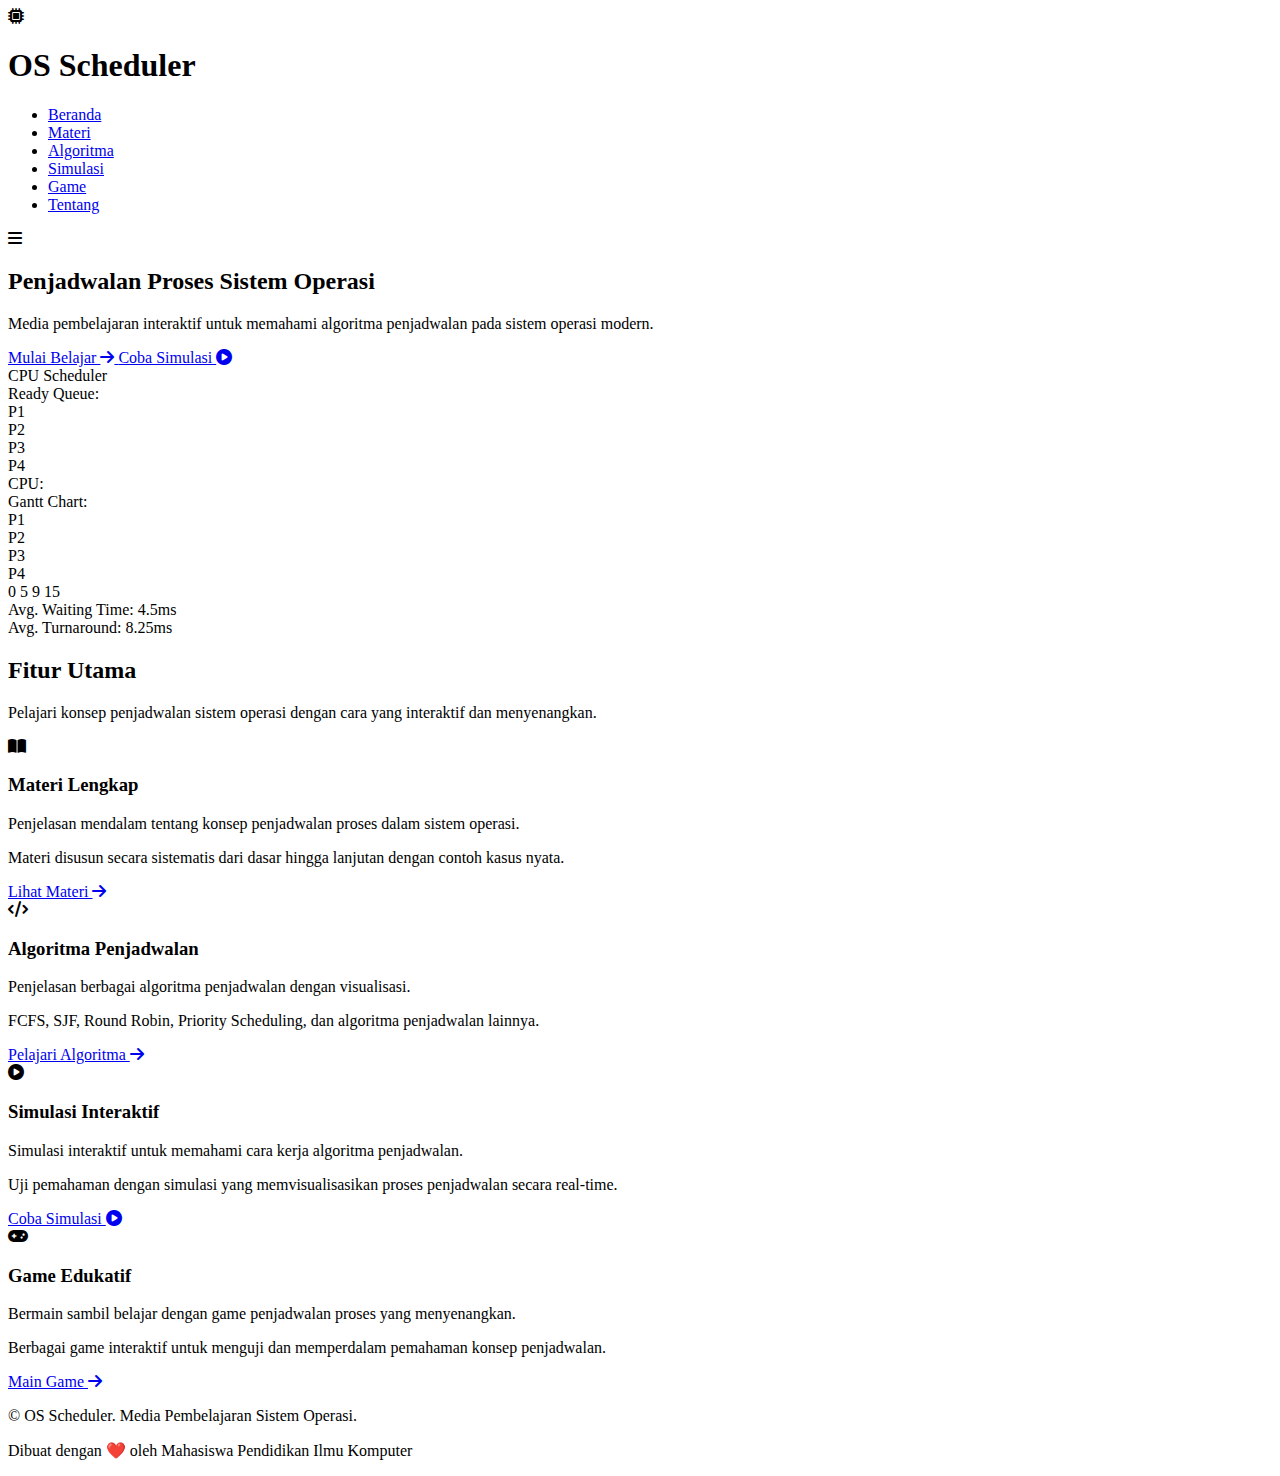
==== index.html @ 1bfd661d "Add files via upload" ====
<!DOCTYPE html>
<html lang="id">
<head>
  <meta charset="UTF-8">
  <meta name="viewport" content="width=device-width, initial-scale=1.0">
  <title>OS Scheduler - Media Pembelajaran Penjadwalan Proses</title>
  <link rel="stylesheet" href="css/style.css">
  <link rel="stylesheet" href="https://cdnjs.cloudflare.com/ajax/libs/font-awesome/6.4.0/css/all.min.css">
  <meta name="description" content="Media pembelajaran interaktif untuk memahami algoritma penjadwalan pada sistem operasi modern">
</head>
<body>
<header>
    <div class="container">
        <div class="logo">
            <i class="fas fa-microchip"></i>
            <h1>OS Scheduler</h1>
        </div>
        <nav>
            <ul>
                <li><a href="index.html" class="active">Beranda</a></li>
                <li><a href="materi.html">Materi</a></li>
                <li><a href="algoritma.html">Algoritma</a></li>
                <li><a href="simulasi.html">Simulasi</a></li>
                <li><a href="game.html">Game</a></li>
                <li><a href="tentang.html">Tentang</a></li>
            </ul>
        </nav>
        <div class="menu-toggle">
            <i class="fas fa-bars"></i>
        </div>
    </div>
</header>

<main>
    <section class="hero">
        <div class="container">
            <div class="hero-content">
                <h2>Penjadwalan Proses Sistem Operasi</h2>
                <p>Media pembelajaran interaktif untuk memahami algoritma penjadwalan pada sistem operasi modern.</p>
                <div class="hero-buttons">
                    <a href="materi.html" class="btn btn-primary">
                        Mulai Belajar <i class="fas fa-arrow-right"></i>
                    </a>
                    <a href="simulasi.html" class="btn btn-outline">
                        Coba Simulasi <i class="fas fa-play-circle"></i>
                    </a>
                </div>
            </div>
            <div class="hero-image">
                <div class="scheduler-illustration">
                    <div class="scheduler-container">
                        <div class="scheduler-header">CPU Scheduler</div>
                        <div class="scheduler-content">
                            <!-- Process Queue -->
                            <div class="process-queue">
                                <div class="queue-label">Ready Queue:</div>
                                <div class="queue-processes">
                                    <div class="process p1">P1</div>
                                    <div class="process p2">P2</div>
                                    <div class="process p3">P3</div>
                                    <div class="process p4">P4</div>
                                </div>
                            </div>
                            
                            <!-- CPU Execution -->
                            <div class="cpu-execution">
                                <div class="execution-label">CPU:</div>
                                <div class="execution-content">
                                    <div class="current-process">
                                        <span class="process-indicator"></span>
                                    </div>
                                    <div class="progress-bar">
                                        <div class="progress-fill"></div>
                                    </div>
                                </div>
                            </div>
                            
                            <!-- Gantt Chart -->
                            <div class="gantt-chart">
                                <div class="gantt-label">Gantt Chart:</div>
                                <div class="gantt-bars">
                                    <div class="gantt-bar p1">P1</div>
                                    <div class="gantt-bar p2">P2</div>
                                    <div class="gantt-bar p3">P3</div>
                                    <div class="gantt-bar p4">P4</div>
                                </div>
                                <div class="gantt-timeline">
                                    <span>0</span>
                                    <span>5</span>
                                    <span>9</span>
                                    <span>15</span>
                                </div>
                            </div>
                            
                            <!-- Metrics -->
                            <div class="scheduler-metrics">
                                <div class="metric">Avg. Waiting Time: <span>4.5ms</span></div>
                                <div class="metric">Avg. Turnaround: <span>8.25ms</span></div>
                            </div>
                        </div>
                    </div>
                </div>
            </div>
        </div>
    </section>

    <section class="features">
        <div class="container">
            <div class="section-header">
                <h2>Fitur Utama</h2>
                <p>Pelajari konsep penjadwalan sistem operasi dengan cara yang interaktif dan menyenangkan.</p>
            </div>
            <div class="feature-cards">
                <div class="feature-card">
                    <div class="feature-card-icon">
                        <i class="fas fa-book-open"></i>
                    </div>
                    <h3 class="feature-card-title">Materi Lengkap</h3>
                    <p class="feature-card-text">Penjelasan mendalam tentang konsep penjadwalan proses dalam sistem operasi.</p>
                    <p class="feature-card-description">Materi disusun secara sistematis dari dasar hingga lanjutan dengan contoh kasus nyata.</p>
                    <a href="materi.html" class="feature-card-link">
                        Lihat Materi <i class="fas fa-arrow-right"></i>
                    </a>
                </div>
                <div class="feature-card">
                    <div class="feature-card-icon">
                        <i class="fas fa-code"></i>
                    </div>
                    <h3 class="feature-card-title">Algoritma Penjadwalan</h3>
                    <p class="feature-card-text">Penjelasan berbagai algoritma penjadwalan dengan visualisasi.</p>
                    <p class="feature-card-description">FCFS, SJF, Round Robin, Priority Scheduling, dan algoritma penjadwalan lainnya.</p>
                    <a href="algoritma.html" class="feature-card-link">
                        Pelajari Algoritma <i class="fas fa-arrow-right"></i>
                    </a>
                </div>
                <div class="feature-card">
                    <div class="feature-card-icon">
                        <i class="fas fa-play-circle"></i>
                    </div>
                    <h3 class="feature-card-title">Simulasi Interaktif</h3>
                    <p class="feature-card-text">Simulasi interaktif untuk memahami cara kerja algoritma penjadwalan.</p>
                    <p class="feature-card-description">Uji pemahaman dengan simulasi yang memvisualisasikan proses penjadwalan secara real-time.</p>
                    <a href="simulasi.html" class="feature-card-link">
                        Coba Simulasi <i class="fas fa-play-circle"></i>
                    </a>
                </div>
                <div class="feature-card">
                    <div class="feature-card-icon">
                        <i class="fas fa-gamepad"></i>
                    </div>
                    <h3 class="feature-card-title">Game Edukatif</h3>
                    <p class="feature-card-text">Bermain sambil belajar dengan game penjadwalan proses yang menyenangkan.</p>
                    <p class="feature-card-description">Berbagai game interaktif untuk menguji dan memperdalam pemahaman konsep penjadwalan.</p>
                    <a href="game.html" class="feature-card-link">
                        Main Game <i class="fas fa-arrow-right"></i>
                    </a>
                </div>
            </div>
        </div>
    </section>
</main>

<footer>
    <div class="container">
        <p>&copy; <span id="current-year"></span> OS Scheduler. Media Pembelajaran Sistem Operasi.</p>
        <p>Dibuat dengan ❤️ oleh Mahasiswa Pendidikan Ilmu Komputer</p>
    </div>
</footer>

<script src="js/main.js"></script>
</body>
</html>
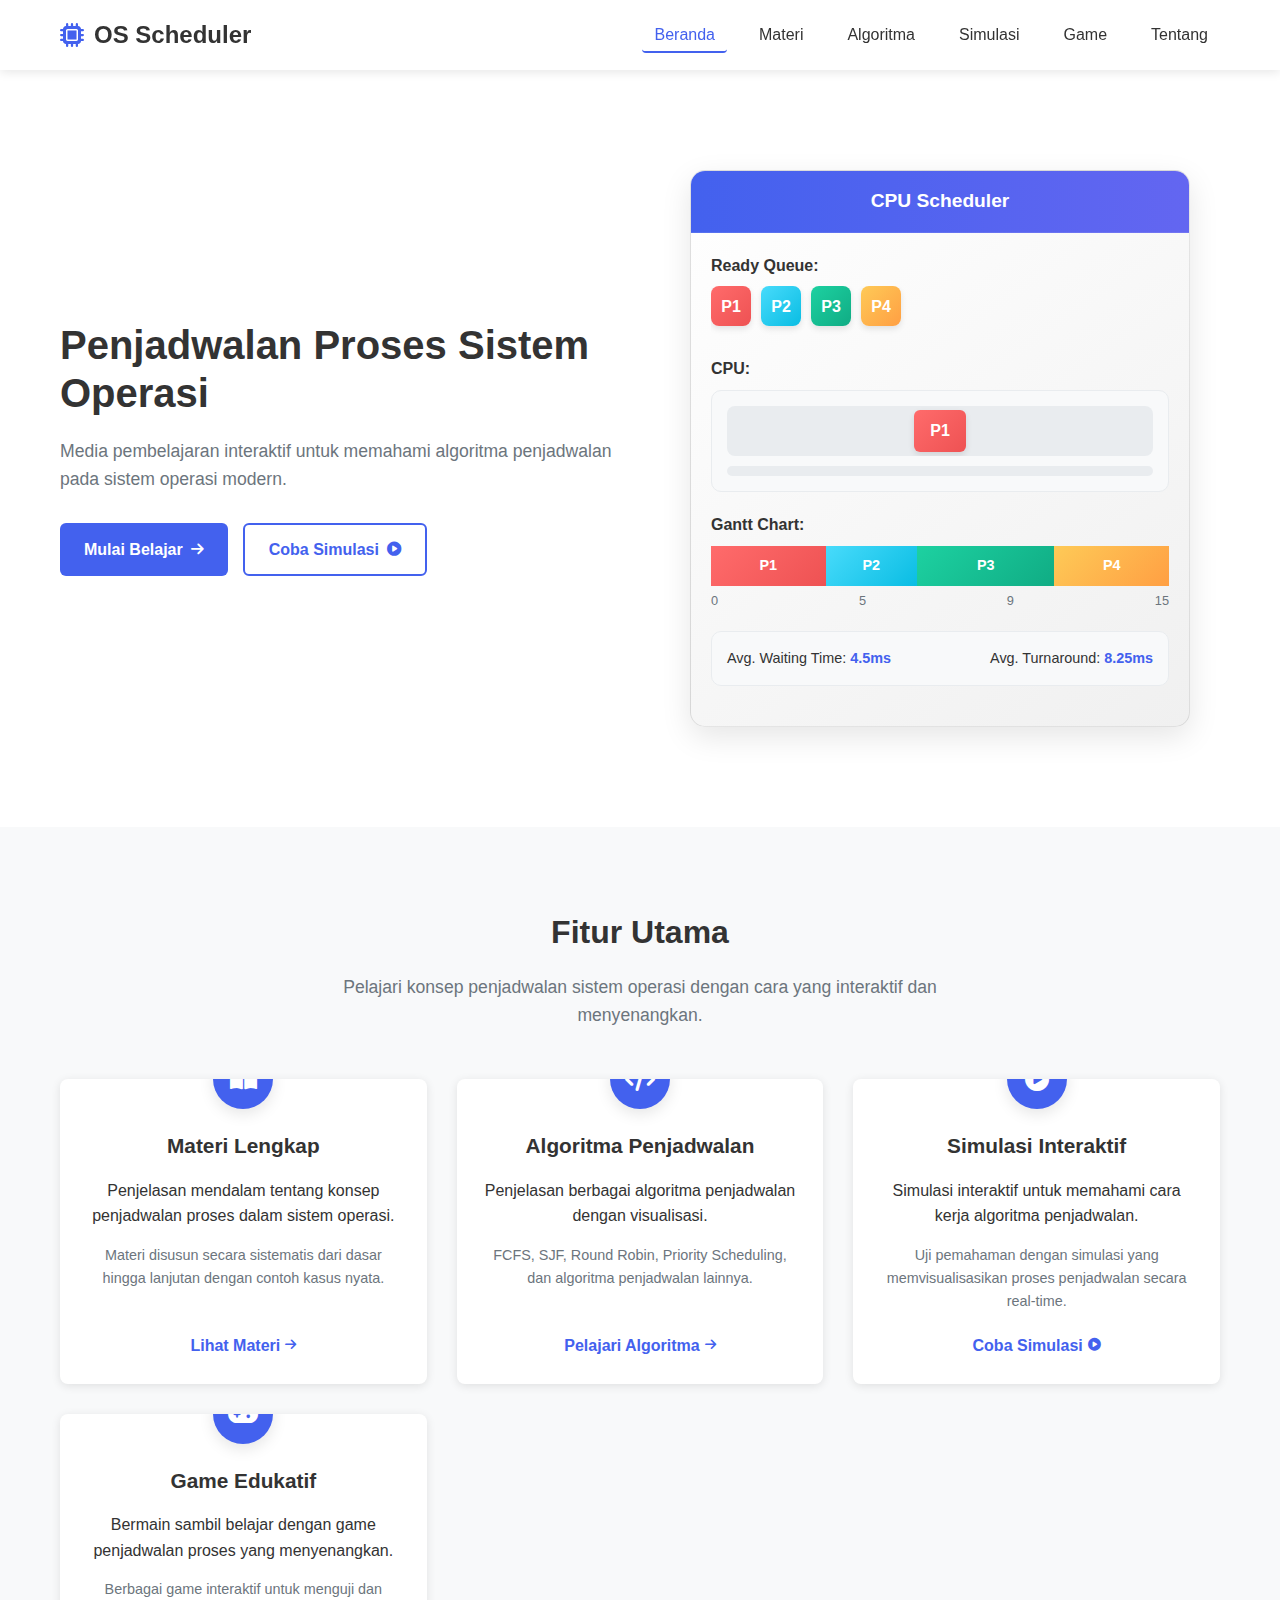
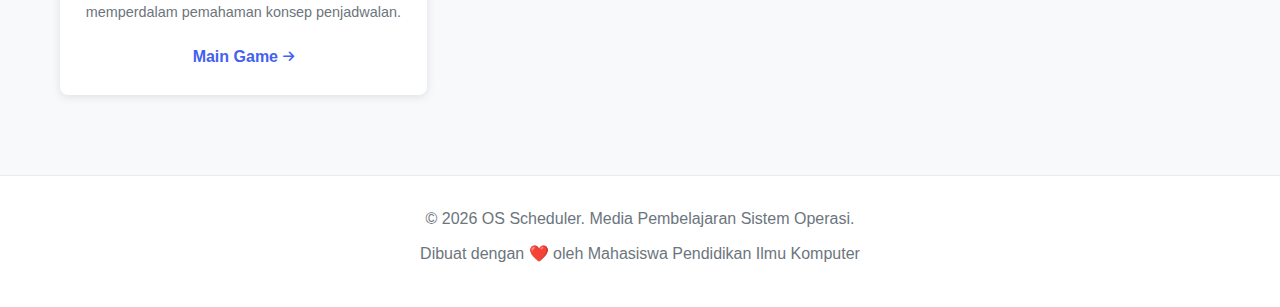
==== commit 707491b1: "Upload semua folder dan file" ====
--- a/index.html
+++ b/index.html
@@ -1,173 +1,173 @@
-<!DOCTYPE html>
-<html lang="id">
-<head>
-  <meta charset="UTF-8">
-  <meta name="viewport" content="width=device-width, initial-scale=1.0">
-  <title>OS Scheduler - Media Pembelajaran Penjadwalan Proses</title>
-  <link rel="stylesheet" href="css/style.css">
-  <link rel="stylesheet" href="https://cdnjs.cloudflare.com/ajax/libs/font-awesome/6.4.0/css/all.min.css">
-  <meta name="description" content="Media pembelajaran interaktif untuk memahami algoritma penjadwalan pada sistem operasi modern">
-</head>
-<body>
-<header>
-    <div class="container">
-        <div class="logo">
-            <i class="fas fa-microchip"></i>
-            <h1>OS Scheduler</h1>
-        </div>
-        <nav>
-            <ul>
-                <li><a href="index.html" class="active">Beranda</a></li>
-                <li><a href="materi.html">Materi</a></li>
-                <li><a href="algoritma.html">Algoritma</a></li>
-                <li><a href="simulasi.html">Simulasi</a></li>
-                <li><a href="game.html">Game</a></li>
-                <li><a href="tentang.html">Tentang</a></li>
-            </ul>
-        </nav>
-        <div class="menu-toggle">
-            <i class="fas fa-bars"></i>
-        </div>
-    </div>
-</header>
-
-<main>
-    <section class="hero">
-        <div class="container">
-            <div class="hero-content">
-                <h2>Penjadwalan Proses Sistem Operasi</h2>
-                <p>Media pembelajaran interaktif untuk memahami algoritma penjadwalan pada sistem operasi modern.</p>
-                <div class="hero-buttons">
-                    <a href="materi.html" class="btn btn-primary">
-                        Mulai Belajar <i class="fas fa-arrow-right"></i>
-                    </a>
-                    <a href="simulasi.html" class="btn btn-outline">
-                        Coba Simulasi <i class="fas fa-play-circle"></i>
-                    </a>
-                </div>
-            </div>
-            <div class="hero-image">
-                <div class="scheduler-illustration">
-                    <div class="scheduler-container">
-                        <div class="scheduler-header">CPU Scheduler</div>
-                        <div class="scheduler-content">
-                            <!-- Process Queue -->
-                            <div class="process-queue">
-                                <div class="queue-label">Ready Queue:</div>
-                                <div class="queue-processes">
-                                    <div class="process p1">P1</div>
-                                    <div class="process p2">P2</div>
-                                    <div class="process p3">P3</div>
-                                    <div class="process p4">P4</div>
-                                </div>
-                            </div>
-                            
-                            <!-- CPU Execution -->
-                            <div class="cpu-execution">
-                                <div class="execution-label">CPU:</div>
-                                <div class="execution-content">
-                                    <div class="current-process">
-                                        <span class="process-indicator"></span>
-                                    </div>
-                                    <div class="progress-bar">
-                                        <div class="progress-fill"></div>
-                                    </div>
-                                </div>
-                            </div>
-                            
-                            <!-- Gantt Chart -->
-                            <div class="gantt-chart">
-                                <div class="gantt-label">Gantt Chart:</div>
-                                <div class="gantt-bars">
-                                    <div class="gantt-bar p1">P1</div>
-                                    <div class="gantt-bar p2">P2</div>
-                                    <div class="gantt-bar p3">P3</div>
-                                    <div class="gantt-bar p4">P4</div>
-                                </div>
-                                <div class="gantt-timeline">
-                                    <span>0</span>
-                                    <span>5</span>
-                                    <span>9</span>
-                                    <span>15</span>
-                                </div>
-                            </div>
-                            
-                            <!-- Metrics -->
-                            <div class="scheduler-metrics">
-                                <div class="metric">Avg. Waiting Time: <span>4.5ms</span></div>
-                                <div class="metric">Avg. Turnaround: <span>8.25ms</span></div>
-                            </div>
-                        </div>
-                    </div>
-                </div>
-            </div>
-        </div>
-    </section>
-
-    <section class="features">
-        <div class="container">
-            <div class="section-header">
-                <h2>Fitur Utama</h2>
-                <p>Pelajari konsep penjadwalan sistem operasi dengan cara yang interaktif dan menyenangkan.</p>
-            </div>
-            <div class="feature-cards">
-                <div class="feature-card">
-                    <div class="feature-card-icon">
-                        <i class="fas fa-book-open"></i>
-                    </div>
-                    <h3 class="feature-card-title">Materi Lengkap</h3>
-                    <p class="feature-card-text">Penjelasan mendalam tentang konsep penjadwalan proses dalam sistem operasi.</p>
-                    <p class="feature-card-description">Materi disusun secara sistematis dari dasar hingga lanjutan dengan contoh kasus nyata.</p>
-                    <a href="materi.html" class="feature-card-link">
-                        Lihat Materi <i class="fas fa-arrow-right"></i>
-                    </a>
-                </div>
-                <div class="feature-card">
-                    <div class="feature-card-icon">
-                        <i class="fas fa-code"></i>
-                    </div>
-                    <h3 class="feature-card-title">Algoritma Penjadwalan</h3>
-                    <p class="feature-card-text">Penjelasan berbagai algoritma penjadwalan dengan visualisasi.</p>
-                    <p class="feature-card-description">FCFS, SJF, Round Robin, Priority Scheduling, dan algoritma penjadwalan lainnya.</p>
-                    <a href="algoritma.html" class="feature-card-link">
-                        Pelajari Algoritma <i class="fas fa-arrow-right"></i>
-                    </a>
-                </div>
-                <div class="feature-card">
-                    <div class="feature-card-icon">
-                        <i class="fas fa-play-circle"></i>
-                    </div>
-                    <h3 class="feature-card-title">Simulasi Interaktif</h3>
-                    <p class="feature-card-text">Simulasi interaktif untuk memahami cara kerja algoritma penjadwalan.</p>
-                    <p class="feature-card-description">Uji pemahaman dengan simulasi yang memvisualisasikan proses penjadwalan secara real-time.</p>
-                    <a href="simulasi.html" class="feature-card-link">
-                        Coba Simulasi <i class="fas fa-play-circle"></i>
-                    </a>
-                </div>
-                <div class="feature-card">
-                    <div class="feature-card-icon">
-                        <i class="fas fa-gamepad"></i>
-                    </div>
-                    <h3 class="feature-card-title">Game Edukatif</h3>
-                    <p class="feature-card-text">Bermain sambil belajar dengan game penjadwalan proses yang menyenangkan.</p>
-                    <p class="feature-card-description">Berbagai game interaktif untuk menguji dan memperdalam pemahaman konsep penjadwalan.</p>
-                    <a href="game.html" class="feature-card-link">
-                        Main Game <i class="fas fa-arrow-right"></i>
-                    </a>
-                </div>
-            </div>
-        </div>
-    </section>
-</main>
-
-<footer>
-    <div class="container">
-        <p>&copy; <span id="current-year"></span> OS Scheduler. Media Pembelajaran Sistem Operasi.</p>
-        <p>Dibuat dengan ❤️ oleh Mahasiswa Pendidikan Ilmu Komputer</p>
-    </div>
-</footer>
-
-<script src="js/main.js"></script>
-</body>
-</html>
-
+<!DOCTYPE html>
+<html lang="id">
+<head>
+  <meta charset="UTF-8">
+  <meta name="viewport" content="width=device-width, initial-scale=1.0">
+  <title>OS Scheduler - Media Pembelajaran Penjadwalan Proses</title>
+  <link rel="stylesheet" href="css/style.css">
+  <link rel="stylesheet" href="https://cdnjs.cloudflare.com/ajax/libs/font-awesome/6.4.0/css/all.min.css">
+  <meta name="description" content="Media pembelajaran interaktif untuk memahami algoritma penjadwalan pada sistem operasi modern">
+</head>
+<body>
+<header>
+    <div class="container">
+        <div class="logo">
+            <i class="fas fa-microchip"></i>
+            <h1>OS Scheduler</h1>
+        </div>
+        <nav>
+            <ul>
+                <li><a href="index.html" class="active">Beranda</a></li>
+                <li><a href="materi.html">Materi</a></li>
+                <li><a href="algoritma.html">Algoritma</a></li>
+                <li><a href="simulasi.html">Simulasi</a></li>
+                <li><a href="game.html">Game</a></li>
+                <li><a href="tentang.html">Tentang</a></li>
+            </ul>
+        </nav>
+        <div class="menu-toggle">
+            <i class="fas fa-bars"></i>
+        </div>
+    </div>
+</header>
+
+<main>
+    <section class="hero">
+        <div class="container">
+            <div class="hero-content">
+                <h2>Penjadwalan Proses Sistem Operasi</h2>
+                <p>Media pembelajaran interaktif untuk memahami algoritma penjadwalan pada sistem operasi modern.</p>
+                <div class="hero-buttons">
+                    <a href="materi.html" class="btn btn-primary">
+                        Mulai Belajar <i class="fas fa-arrow-right"></i>
+                    </a>
+                    <a href="simulasi.html" class="btn btn-outline">
+                        Coba Simulasi <i class="fas fa-play-circle"></i>
+                    </a>
+                </div>
+            </div>
+            <div class="hero-image">
+                <div class="scheduler-illustration">
+                    <div class="scheduler-container">
+                        <div class="scheduler-header">CPU Scheduler</div>
+                        <div class="scheduler-content">
+                            <!-- Process Queue -->
+                            <div class="process-queue">
+                                <div class="queue-label">Ready Queue:</div>
+                                <div class="queue-processes">
+                                    <div class="process p1">P1</div>
+                                    <div class="process p2">P2</div>
+                                    <div class="process p3">P3</div>
+                                    <div class="process p4">P4</div>
+                                </div>
+                            </div>
+                            
+                            <!-- CPU Execution -->
+                            <div class="cpu-execution">
+                                <div class="execution-label">CPU:</div>
+                                <div class="execution-content">
+                                    <div class="current-process">
+                                        <span class="process-indicator"></span>
+                                    </div>
+                                    <div class="progress-bar">
+                                        <div class="progress-fill"></div>
+                                    </div>
+                                </div>
+                            </div>
+                            
+                            <!-- Gantt Chart -->
+                            <div class="gantt-chart">
+                                <div class="gantt-label">Gantt Chart:</div>
+                                <div class="gantt-bars">
+                                    <div class="gantt-bar p1">P1</div>
+                                    <div class="gantt-bar p2">P2</div>
+                                    <div class="gantt-bar p3">P3</div>
+                                    <div class="gantt-bar p4">P4</div>
+                                </div>
+                                <div class="gantt-timeline">
+                                    <span>0</span>
+                                    <span>5</span>
+                                    <span>9</span>
+                                    <span>15</span>
+                                </div>
+                            </div>
+                            
+                            <!-- Metrics -->
+                            <div class="scheduler-metrics">
+                                <div class="metric">Avg. Waiting Time: <span>4.5ms</span></div>
+                                <div class="metric">Avg. Turnaround: <span>8.25ms</span></div>
+                            </div>
+                        </div>
+                    </div>
+                </div>
+            </div>
+        </div>
+    </section>
+
+    <section class="features">
+        <div class="container">
+            <div class="section-header">
+                <h2>Fitur Utama</h2>
+                <p>Pelajari konsep penjadwalan sistem operasi dengan cara yang interaktif dan menyenangkan.</p>
+            </div>
+            <div class="feature-cards">
+                <div class="feature-card">
+                    <div class="feature-card-icon">
+                        <i class="fas fa-book-open"></i>
+                    </div>
+                    <h3 class="feature-card-title">Materi Lengkap</h3>
+                    <p class="feature-card-text">Penjelasan mendalam tentang konsep penjadwalan proses dalam sistem operasi.</p>
+                    <p class="feature-card-description">Materi disusun secara sistematis dari dasar hingga lanjutan dengan contoh kasus nyata.</p>
+                    <a href="materi.html" class="feature-card-link">
+                        Lihat Materi <i class="fas fa-arrow-right"></i>
+                    </a>
+                </div>
+                <div class="feature-card">
+                    <div class="feature-card-icon">
+                        <i class="fas fa-code"></i>
+                    </div>
+                    <h3 class="feature-card-title">Algoritma Penjadwalan</h3>
+                    <p class="feature-card-text">Penjelasan berbagai algoritma penjadwalan dengan visualisasi.</p>
+                    <p class="feature-card-description">FCFS, SJF, Round Robin, Priority Scheduling, dan algoritma penjadwalan lainnya.</p>
+                    <a href="algoritma.html" class="feature-card-link">
+                        Pelajari Algoritma <i class="fas fa-arrow-right"></i>
+                    </a>
+                </div>
+                <div class="feature-card">
+                    <div class="feature-card-icon">
+                        <i class="fas fa-play-circle"></i>
+                    </div>
+                    <h3 class="feature-card-title">Simulasi Interaktif</h3>
+                    <p class="feature-card-text">Simulasi interaktif untuk memahami cara kerja algoritma penjadwalan.</p>
+                    <p class="feature-card-description">Uji pemahaman dengan simulasi yang memvisualisasikan proses penjadwalan secara real-time.</p>
+                    <a href="simulasi.html" class="feature-card-link">
+                        Coba Simulasi <i class="fas fa-play-circle"></i>
+                    </a>
+                </div>
+                <div class="feature-card">
+                    <div class="feature-card-icon">
+                        <i class="fas fa-gamepad"></i>
+                    </div>
+                    <h3 class="feature-card-title">Game Edukatif</h3>
+                    <p class="feature-card-text">Bermain sambil belajar dengan game penjadwalan proses yang menyenangkan.</p>
+                    <p class="feature-card-description">Berbagai game interaktif untuk menguji dan memperdalam pemahaman konsep penjadwalan.</p>
+                    <a href="game.html" class="feature-card-link">
+                        Main Game <i class="fas fa-arrow-right"></i>
+                    </a>
+                </div>
+            </div>
+        </div>
+    </section>
+</main>
+
+<footer>
+    <div class="container">
+        <p>&copy; <span id="current-year"></span> OS Scheduler. Media Pembelajaran Sistem Operasi.</p>
+        <p>Dibuat dengan ❤️ oleh Mahasiswa Pendidikan Ilmu Komputer</p>
+    </div>
+</footer>
+
+<script src="js/main.js"></script>
+</body>
+</html>
+
--- a/css/style.css
+++ b/css/style.css
@@ -0,0 +1,586 @@
+/* Base Styles */
+:root {
+  --primary-color: #4361ee;
+  --primary-dark: #3a0ca3;
+  --secondary-color: #f8f9fa;
+  --text-color: #333;
+  --text-light: #6c757d;
+  --border-color: #e9ecef;
+  --success-color: #10b981;
+  --danger-color: #ef4444;
+  --info-color: #3b82f6;
+  --warning-color: #f59e0b;
+}
+
+* {
+  margin: 0;
+  padding: 0;
+  box-sizing: border-box;
+}
+
+body {
+  font-family: "Segoe UI", Tahoma, Geneva, Verdana, sans-serif;
+  line-height: 1.6;
+  color: var(--text-color);
+  background-color: #f8f9fa;
+}
+
+.container {
+  width: 100%;
+  max-width: 1200px;
+  margin: 0 auto;
+  padding: 0 20px;
+}
+
+a {
+  text-decoration: none;
+  color: var(--primary-color);
+  transition: color 0.3s ease;
+}
+
+a:hover {
+  color: var(--primary-dark);
+}
+
+ul {
+  list-style: none;
+}
+
+img {
+  max-width: 100%;
+  height: auto;
+}
+
+/* Header */
+header {
+  background-color: white;
+  box-shadow: 0 2px 10px rgba(0, 0, 0, 0.1);
+  position: sticky;
+  top: 0;
+  z-index: 100;
+}
+
+header .container {
+  display: flex;
+  justify-content: space-between;
+  align-items: center;
+  height: 70px;
+}
+
+.logo {
+  display: flex;
+  align-items: center;
+  gap: 10px;
+}
+
+.logo i {
+  font-size: 1.5rem;
+  color: var(--primary-color);
+}
+
+.logo h1 {
+  font-size: 1.5rem;
+  font-weight: 700;
+}
+
+nav ul {
+  display: flex;
+  gap: 20px;
+}
+
+nav ul li a {
+  color: var(--text-color);
+  font-weight: 500;
+  padding: 8px 12px;
+  border-radius: 4px;
+  transition: all 0.3s ease;
+}
+
+nav ul li a:hover {
+  background-color: var(--secondary-color);
+  color: var(--primary-color);
+}
+
+nav ul li a.active {
+  color: var(--primary-color);
+  border-bottom: 2px solid var(--primary-color);
+}
+
+.menu-toggle {
+  display: none;
+  font-size: 1.5rem;
+  cursor: pointer;
+  color: var(--text-color);
+}
+
+/* Hero Section */
+.hero {
+  padding: 80px 0;
+  background-color: white;
+}
+
+.hero .container {
+  display: grid;
+  grid-template-columns: 1fr 1fr;
+  gap: 40px;
+  align-items: center;
+}
+
+.hero-content h2 {
+  font-size: 2.5rem;
+  font-weight: 700;
+  margin-bottom: 20px;
+  line-height: 1.2;
+}
+
+.hero-content p {
+  font-size: 1.1rem;
+  margin-bottom: 30px;
+  color: var(--text-light);
+}
+
+.hero-buttons {
+  display: flex;
+  gap: 15px;
+}
+
+.btn {
+  display: inline-flex;
+  align-items: center;
+  gap: 8px;
+  padding: 12px 24px;
+  border-radius: 6px;
+  font-weight: 600;
+  font-size: 1rem;
+  cursor: pointer;
+  transition: all 0.3s ease;
+  border: none;
+}
+
+.btn-primary {
+  background-color: var(--primary-color);
+  color: white;
+}
+
+.btn-primary:hover {
+  background-color: var(--primary-dark);
+  color: white;
+}
+
+.btn-outline {
+  background-color: transparent;
+  color: var(--primary-color);
+  border: 2px solid var(--primary-color);
+}
+
+.btn-outline:hover {
+  background-color: var(--primary-color);
+  color: white;
+}
+
+.btn i {
+  font-size: 0.9rem;
+}
+
+/* Features Section */
+.features {
+  padding: 80px 0;
+  background-color: var(--secondary-color);
+}
+
+.section-header {
+  text-align: center;
+  margin-bottom: 50px;
+}
+
+.section-header h2 {
+  font-size: 2rem;
+  margin-bottom: 15px;
+}
+
+.section-header p {
+  font-size: 1.1rem;
+  color: var(--text-light);
+  max-width: 700px;
+  margin: 0 auto;
+}
+
+/* Feature Cards - Perbaikan */
+.feature-cards {
+  display: grid;
+  grid-template-columns: repeat(auto-fit, minmax(280px, 1fr));
+  gap: 30px;
+  width: 100%;
+}
+
+.feature-card {
+  background-color: #fff;
+  border-radius: 8px;
+  box-shadow: 0 2px 10px rgba(0, 0, 0, 0.1);
+  transition: transform 0.3s, box-shadow 0.3s;
+  overflow: hidden;
+  display: flex;
+  flex-direction: column;
+  padding: 30px 25px 25px;
+  position: relative;
+  height: 100%;
+}
+
+.feature-card:hover {
+  transform: translateY(-5px);
+  box-shadow: 0 5px 15px rgba(0, 0, 0, 0.15);
+}
+
+.feature-card-icon {
+  width: 60px;
+  height: 60px;
+  background-color: var(--primary-color);
+  color: white;
+  border-radius: 50%;
+  display: flex;
+  justify-content: center;
+  align-items: center;
+  font-size: 1.5rem;
+  margin: -60px auto 20px;
+  box-shadow: 0 5px 15px rgba(0, 0, 0, 0.1);
+  position: relative;
+  z-index: 1;
+}
+
+.feature-card-title {
+  font-size: 1.3rem;
+  margin-bottom: 15px;
+  text-align: center;
+}
+
+.feature-card-text {
+  margin-bottom: 15px;
+  text-align: center;
+}
+
+.feature-card-description {
+  font-size: 0.9rem;
+  color: var(--text-light);
+  margin-bottom: 20px;
+  text-align: center;
+}
+
+.feature-card-link {
+  display: inline-flex;
+  align-items: center;
+  gap: 5px;
+  font-weight: 600;
+  color: var(--primary-color);
+  margin-top: auto;
+  align-self: center;
+}
+
+.feature-card-link:hover {
+  color: var(--primary-dark);
+}
+
+.feature-card-link i {
+  font-size: 0.8rem;
+  transition: transform 0.3s ease;
+}
+
+.feature-card-link:hover i {
+  transform: translateX(3px);
+}
+
+/* Footer */
+footer {
+  background-color: white;
+  padding: 30px 0;
+  border-top: 1px solid var(--border-color);
+  text-align: center;
+}
+
+footer p {
+  color: var(--text-light);
+  margin-bottom: 10px;
+}
+
+/* Responsive Styles */
+@media (max-width: 992px) {
+  .hero .container {
+    grid-template-columns: 1fr;
+    text-align: center;
+  }
+
+  .hero-buttons {
+    justify-content: center;
+  }
+
+  .hero-image {
+    order: -1;
+    margin-bottom: 30px;
+  }
+}
+
+@media (max-width: 768px) {
+  header .container {
+    height: auto;
+    padding: 15px 20px;
+    flex-wrap: wrap;
+  }
+
+  .menu-toggle {
+    display: block;
+  }
+
+  nav {
+    width: 100%;
+    max-height: 0;
+    overflow: hidden;
+    transition: max-height 0.3s ease;
+  }
+
+  nav.active {
+    max-height: 300px;
+  }
+
+  nav ul {
+    flex-direction: column;
+    gap: 0;
+    padding: 10px 0;
+  }
+
+  nav ul.active {
+    display: flex;
+  }
+
+  nav ul li {
+    width: 100%;
+  }
+
+  nav ul li a {
+    display: block;
+    padding: 12px 0;
+    border-bottom: 1px solid var(--border-color);
+  }
+
+  .menu-toggle.active i::before {
+    content: "\f00d";
+  }
+
+  .feature-cards {
+    grid-template-columns: 1fr;
+  }
+}
+
+@media (max-width: 480px) {
+  .hero-content h2 {
+    font-size: 2rem;
+  }
+
+  .hero-buttons {
+    flex-direction: column;
+    gap: 10px;
+  }
+
+  .btn {
+    width: 100%;
+    justify-content: center;
+  }
+}
+
+/* Tambahkan CSS untuk ilustrasi penjadwalan proses */
+.scheduler-illustration {
+  width: 100%;
+  height: 100%;
+  display: flex;
+  justify-content: center;
+  align-items: center;
+  padding: 20px;
+}
+
+.scheduler-container {
+  width: 100%;
+  max-width: 500px;
+  background: linear-gradient(145deg, #ffffff, #f0f0f0);
+  border-radius: 15px;
+  box-shadow: 0 10px 30px rgba(0, 0, 0, 0.1);
+  overflow: hidden;
+  border: 1px solid rgba(0, 0, 0, 0.1);
+}
+
+.scheduler-header {
+  background: linear-gradient(90deg, var(--primary-color), #6366f1);
+  color: white;
+  padding: 15px;
+  text-align: center;
+  font-weight: bold;
+  font-size: 1.2rem;
+  border-bottom: 1px solid rgba(255, 255, 255, 0.1);
+}
+
+.scheduler-content {
+  padding: 20px;
+  overflow: hidden; /* Prevent content from overflowing */
+}
+
+.process-queue,
+.cpu-execution,
+.gantt-chart,
+.scheduler-metrics {
+  margin-bottom: 20px;
+}
+
+.queue-label,
+.execution-label,
+.gantt-label {
+  font-weight: bold;
+  margin-bottom: 8px;
+  color: #333;
+}
+
+.queue-processes {
+  display: flex;
+  gap: 10px;
+  overflow-x: auto;
+  padding-bottom: 10px;
+  max-width: 100%; /* Ensure it doesn't exceed container */
+}
+
+.process {
+  width: 40px;
+  height: 40px;
+  display: flex;
+  justify-content: center;
+  align-items: center;
+  border-radius: 8px;
+  font-weight: bold;
+  color: white;
+  box-shadow: 0 3px 6px rgba(0, 0, 0, 0.1);
+  transition: transform 0.3s ease;
+}
+
+.process:hover {
+  transform: translateY(-3px);
+}
+
+.p1 {
+  background: linear-gradient(135deg, #ff6b6b, #ee5253);
+}
+
+.p2 {
+  background: linear-gradient(135deg, #48dbfb, #0abde3);
+}
+
+.p3 {
+  background: linear-gradient(135deg, #1dd1a1, #10ac84);
+}
+
+.p4 {
+  background: linear-gradient(135deg, #feca57, #ff9f43);
+}
+
+.execution-content {
+  background-color: #f8f9fa;
+  border-radius: 10px;
+  padding: 15px;
+  border: 1px solid #e9ecef;
+}
+
+.current-process {
+  height: 50px;
+  display: flex;
+  justify-content: center;
+  align-items: center;
+  margin-bottom: 10px;
+  border-radius: 8px;
+  background-color: #e9ecef;
+  position: relative;
+  overflow: hidden;
+}
+
+.process-indicator {
+  display: inline-block;
+  padding: 8px 16px;
+  border-radius: 6px;
+  font-weight: bold;
+  color: white;
+  box-shadow: 0 3px 6px rgba(0, 0, 0, 0.1);
+}
+
+.progress-bar {
+  height: 10px;
+  background-color: #e9ecef;
+  border-radius: 5px;
+  overflow: hidden;
+}
+
+.progress-fill {
+  height: 100%;
+  width: 0%;
+  background: linear-gradient(90deg, var(--primary-color), #6366f1);
+  transition: width 1.8s ease-in-out;
+}
+
+.gantt-bars {
+  display: flex;
+  height: 40px;
+  margin-bottom: 5px;
+  overflow: hidden; /* Prevent overflow */
+}
+
+.gantt-bar {
+  display: flex;
+  justify-content: center;
+  align-items: center;
+  color: white;
+  font-weight: bold;
+  font-size: 0.9rem;
+  overflow: hidden;
+  text-overflow: ellipsis;
+}
+
+.gantt-bar.p1 {
+  width: 25%;
+}
+
+.gantt-bar.p2 {
+  width: 20%;
+}
+
+.gantt-bar.p3 {
+  width: 30%;
+}
+
+.gantt-bar.p4 {
+  width: 25%;
+}
+
+.gantt-timeline {
+  display: flex;
+  justify-content: space-between;
+  font-size: 0.8rem;
+  color: #6c757d;
+}
+
+.scheduler-metrics {
+  display: flex;
+  justify-content: space-between;
+  background-color: #f8f9fa;
+  border-radius: 10px;
+  padding: 15px;
+  border: 1px solid #e9ecef;
+}
+
+.metric {
+  font-size: 0.9rem;
+}
+
+.metric span {
+  font-weight: bold;
+  color: var(--primary-color);
+}
+
+@media (max-width: 768px) {
+  .scheduler-metrics {
+    flex-direction: column;
+    gap: 10px;
+  }
+}
+
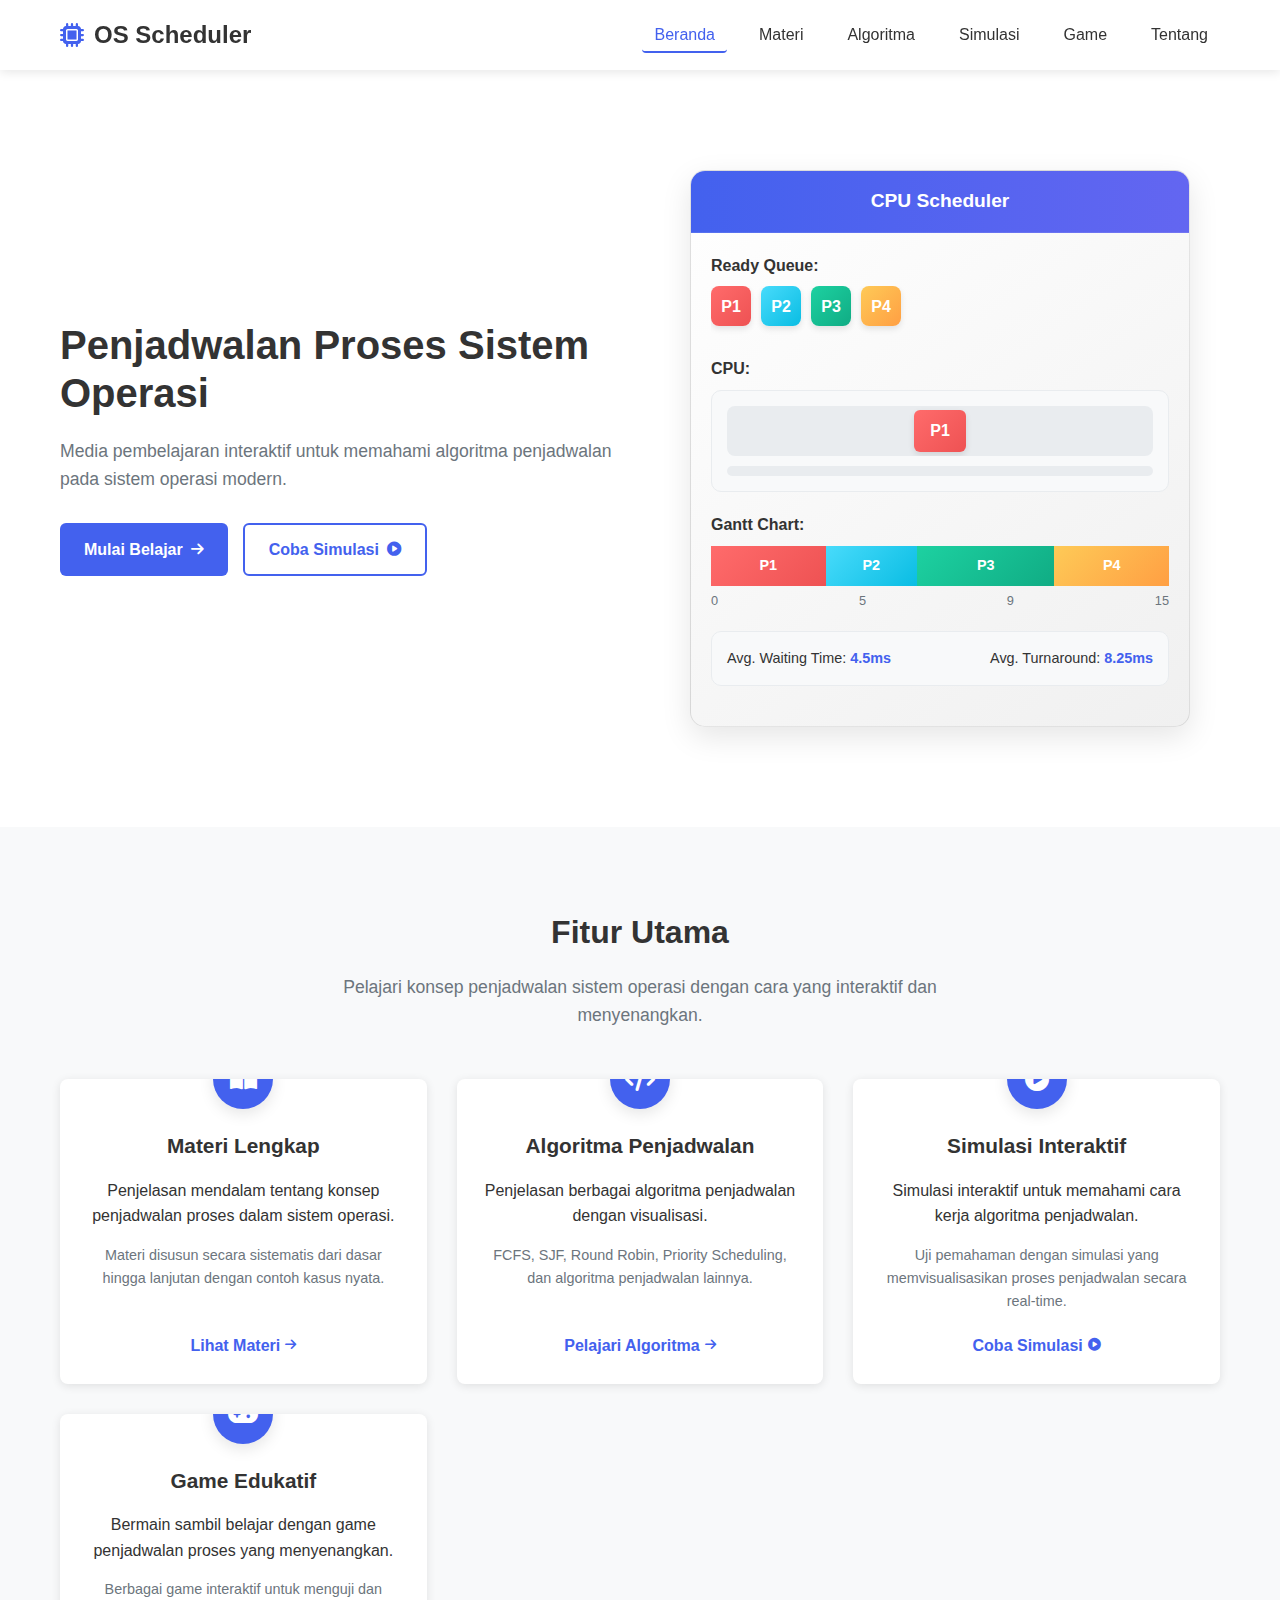
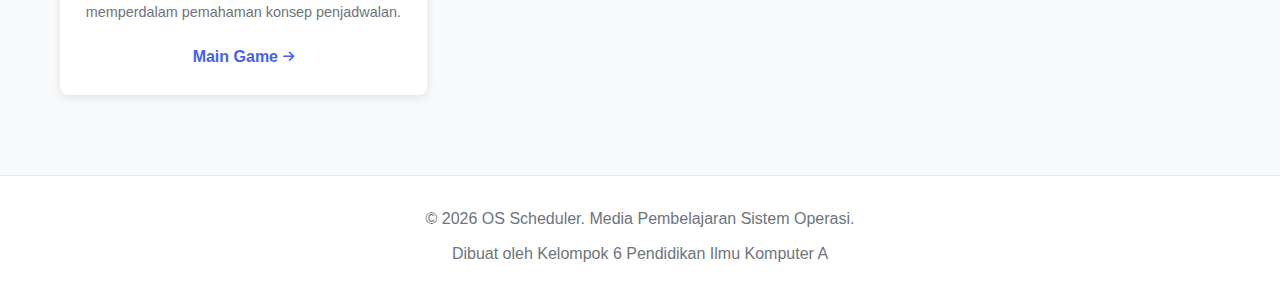
==== commit 575c5220: "update html" ====
--- a/index.html
+++ b/index.html
@@ -163,7 +163,7 @@
 <footer>
     <div class="container">
         <p>&copy; <span id="current-year"></span> OS Scheduler. Media Pembelajaran Sistem Operasi.</p>
-        <p>Dibuat dengan ❤️ oleh Mahasiswa Pendidikan Ilmu Komputer</p>
+        <p>Dibuat oleh Kelompok 6 Pendidikan Ilmu Komputer A</p>
     </div>
 </footer>
 
